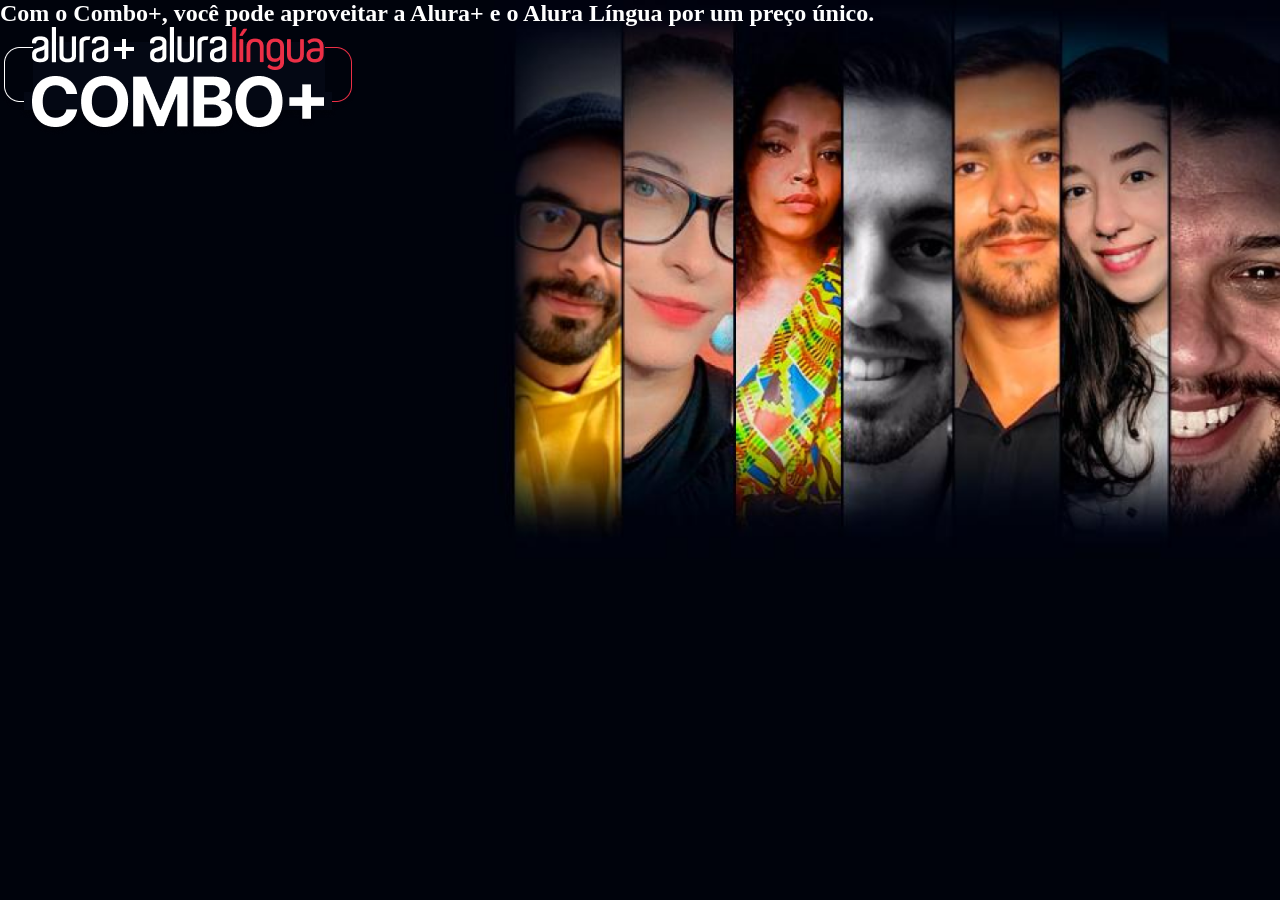
==== index.html @ e3dac4d3 "inicio do projeto" ====
<!DOCTYPE html>
<html lang="pt-br">
<head>
    <meta charset="UTF-8">
    <meta http-equiv="X-UA-Compatible" content="IE=edge">
    <meta name="viewport" content="width=device-width, initial-scale=1.0">
    <link rel="stylesheet" href="styles.css">
    <title>Tela inicial</title>
</head>
<body>
    <section class=" container prin">
        <h1>Com o Combo+, você pode aproveitar a Alura+ e o Alura Língua por um preço único.</h1>
        <img src="./img/Combo.png" alt="combo">
    </section>
</body>
</html>
---- styles.css ----
:root{
    --branco-pri:#ffffff;
    --cinza-sec: #c0c0c0;
    --bot-azul: #167bf7;
    --cor-fundo: #00030c; 
}

*{
    margin: 0;
    padding: 0;
}

body{
    background-color: var(--cor-fundo);
    color: var(--branco-pri);
}
.prin{
    background-image: url(./img/Background.png);
    background-repeat: no-repeat;
    background-size: contain;
}
.container{
    height: 100vh;
}
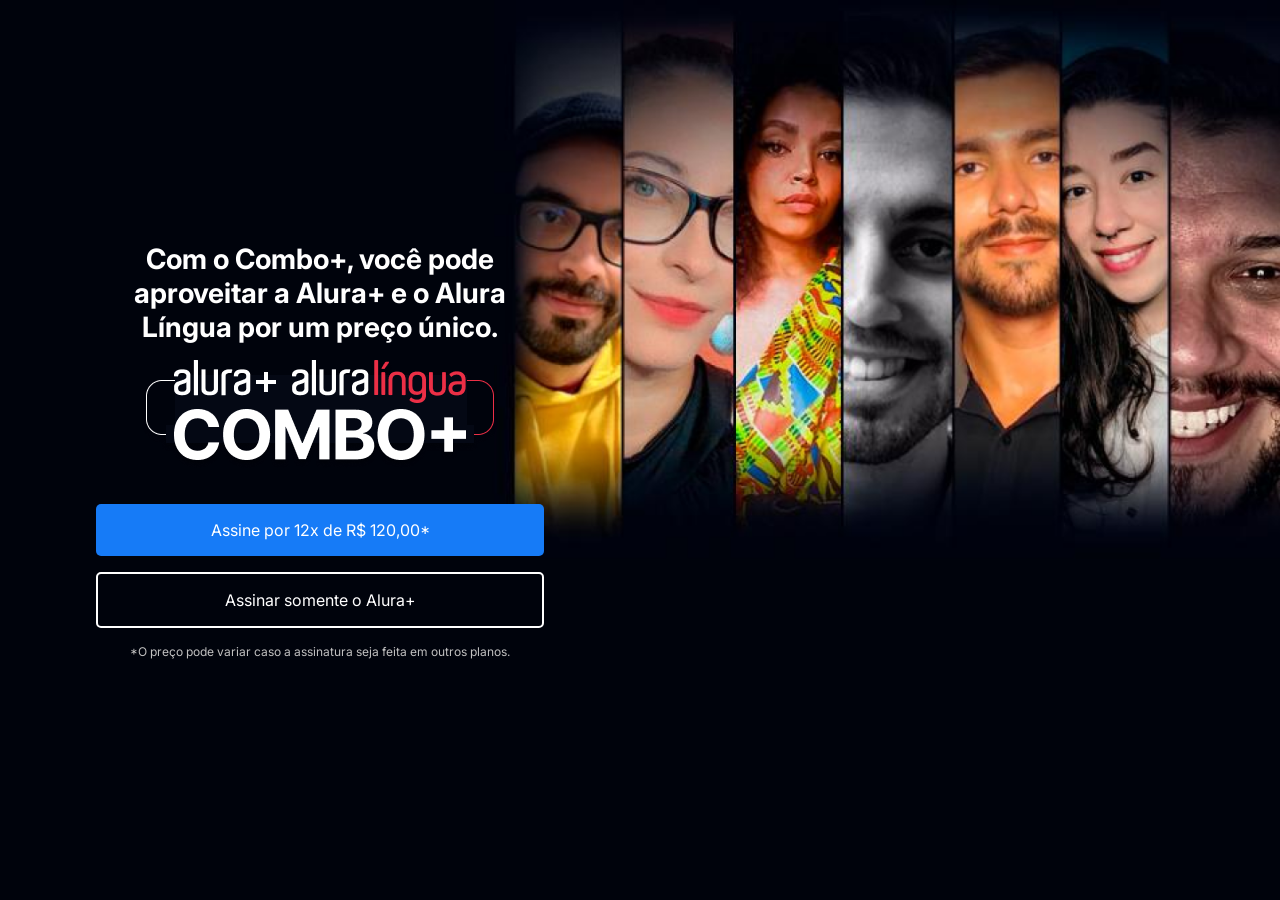
==== commit a2486f22: "itens do topo" ====
--- a/index.html
+++ b/index.html
@@ -5,12 +5,20 @@
     <meta http-equiv="X-UA-Compatible" content="IE=edge">
     <meta name="viewport" content="width=device-width, initial-scale=1.0">
     <link rel="stylesheet" href="styles.css">
+    <link rel="preconnect" href="https://fonts.googleapis.com">
+    <link rel="preconnect" href="https://fonts.gstatic.com" crossorigin>
+    <link href="https://fonts.googleapis.com/css2?family=Inter:wght@400;700&display=swap" rel="stylesheet">
     <title>Tela inicial</title>
 </head>
 <body>
     <section class=" container prin">
-        <h1>Com o Combo+, você pode aproveitar a Alura+ e o Alura Língua por um preço único.</h1>
-        <img src="./img/Combo.png" alt="combo">
+        <div class="container__caixa">
+            <h1 class="container__tit">Com o Combo+, você pode aproveitar a Alura+ e o Alura Língua por um preço único.</h1>
+            <img src="./img/Combo.png" alt="combo" class="container__img">
+            <a href="www.alura.com.br" class="container__but">Assine por 12x de R$ 120,00*</a>
+            <a href="www.alura.com.br" class="container__but but_sec">Assinar somente o Alura+</a>
+            <p class="container__avis">*O preço pode variar caso a assinatura seja feita em outros planos.</p>
+        </div>
     </section>
 </body>
 </html>
--- a/styles.css
+++ b/styles.css
@@ -3,6 +3,7 @@
     --cinza-sec: #c0c0c0;
     --bot-azul: #167bf7;
     --cor-fundo: #00030c; 
+    --fonte-princ:'Inter' ;
 }
 
 *{
@@ -13,12 +14,46 @@
 body{
     background-color: var(--cor-fundo);
     color: var(--branco-pri);
+    font-family: var(--fonte-princ);
+    font-size: 16px;
+    font-weight: 400;
 }
 .prin{
     background-image: url(./img/Background.png);
     background-repeat: no-repeat;
     background-size: contain;
+    align-items: center;
+    text-align: center;
 }
 .container{
     height: 100vh;
+    display: grid;
+    grid-template-columns: 50% 50%;
+}
+.container__caixa{
+    margin: 0 6em;
+}
+.container__tit{
+    font-size: 28px;
+    font-weight: 700;
+}
+.container__but{
+    background-color: var(--bot-azul);
+    border-radius: 5px;
+    padding: 1em;
+     color: var(--branco-pri);
+     display: block;
+     text-decoration: none;
+     margin-bottom: 1em;
+}
+.but_sec{
+    background-color: transparent;
+    border: 2px solid var(--branco-pri);
+}
+.container__avis{
+    font-size: 12px;
+    color: var(--cinza-sec);
+}
+.container__img{
+    margin: 1em 0 2em 0;
 }
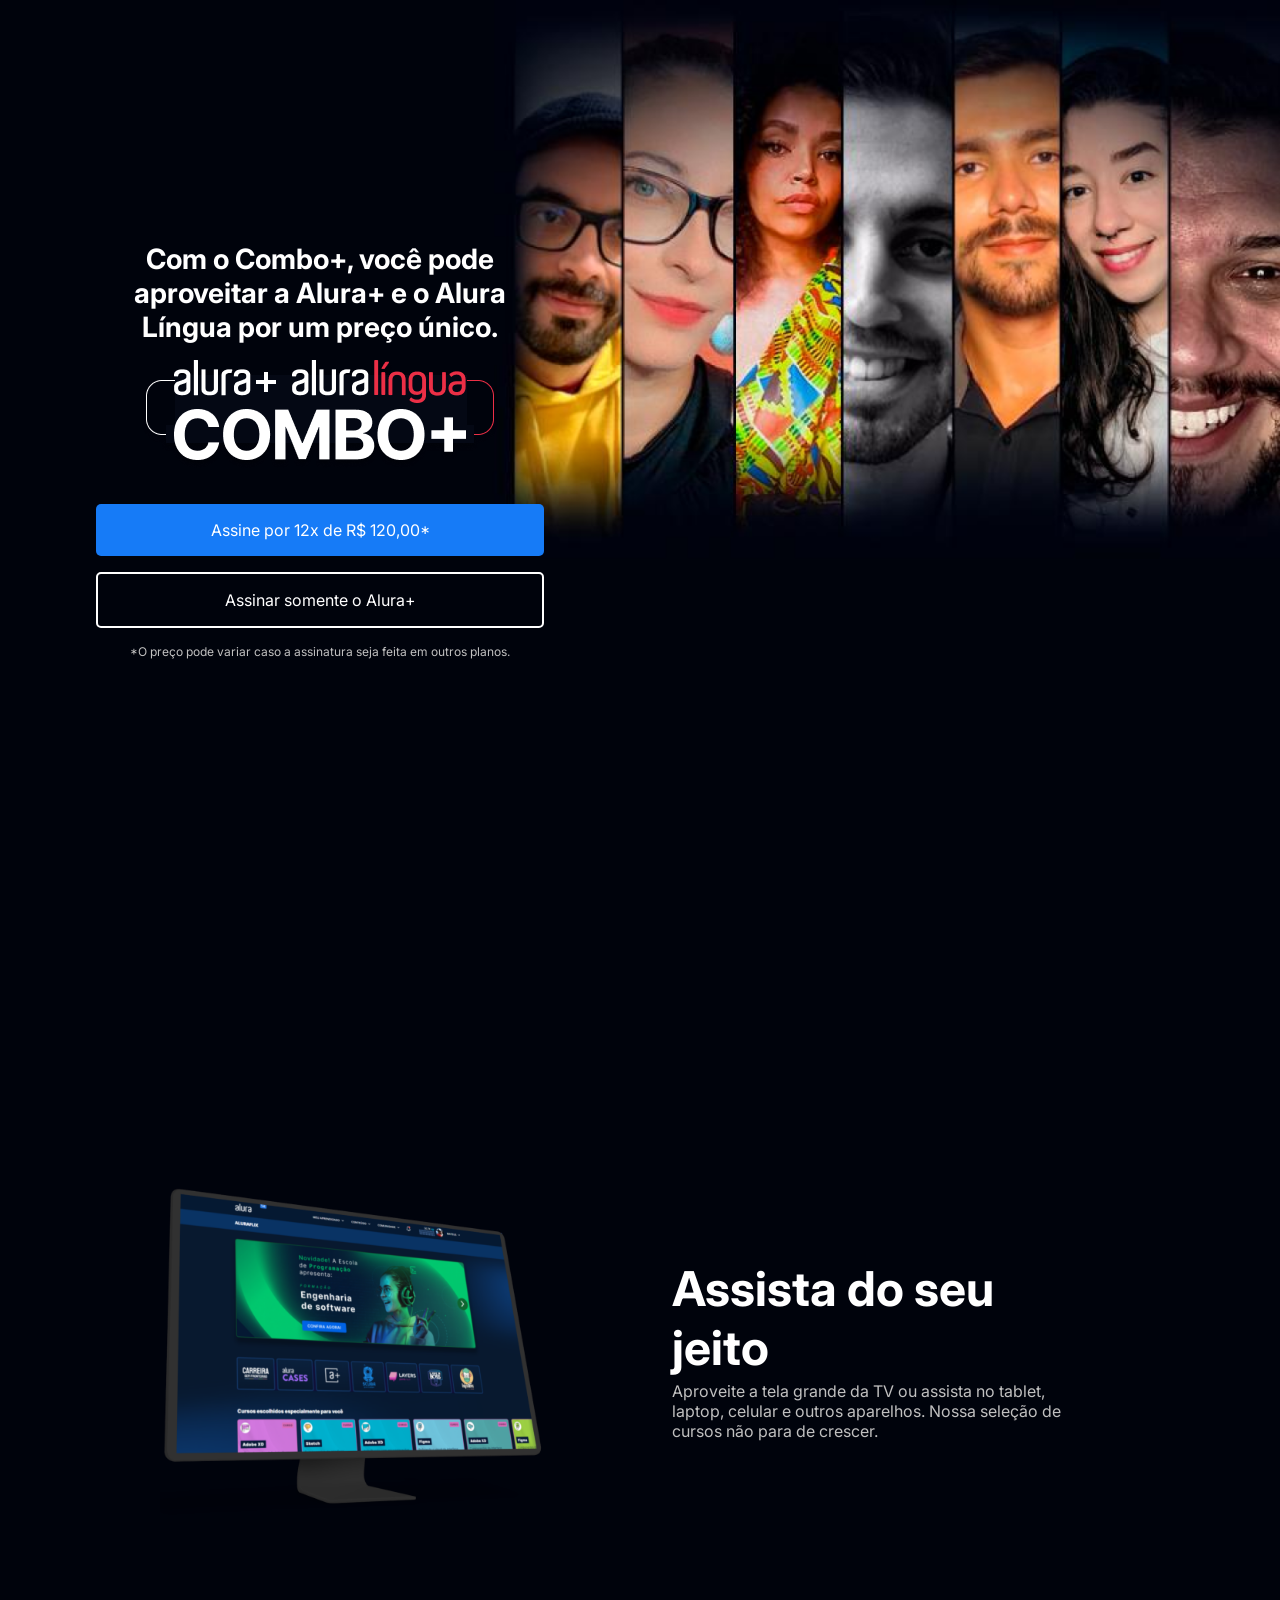
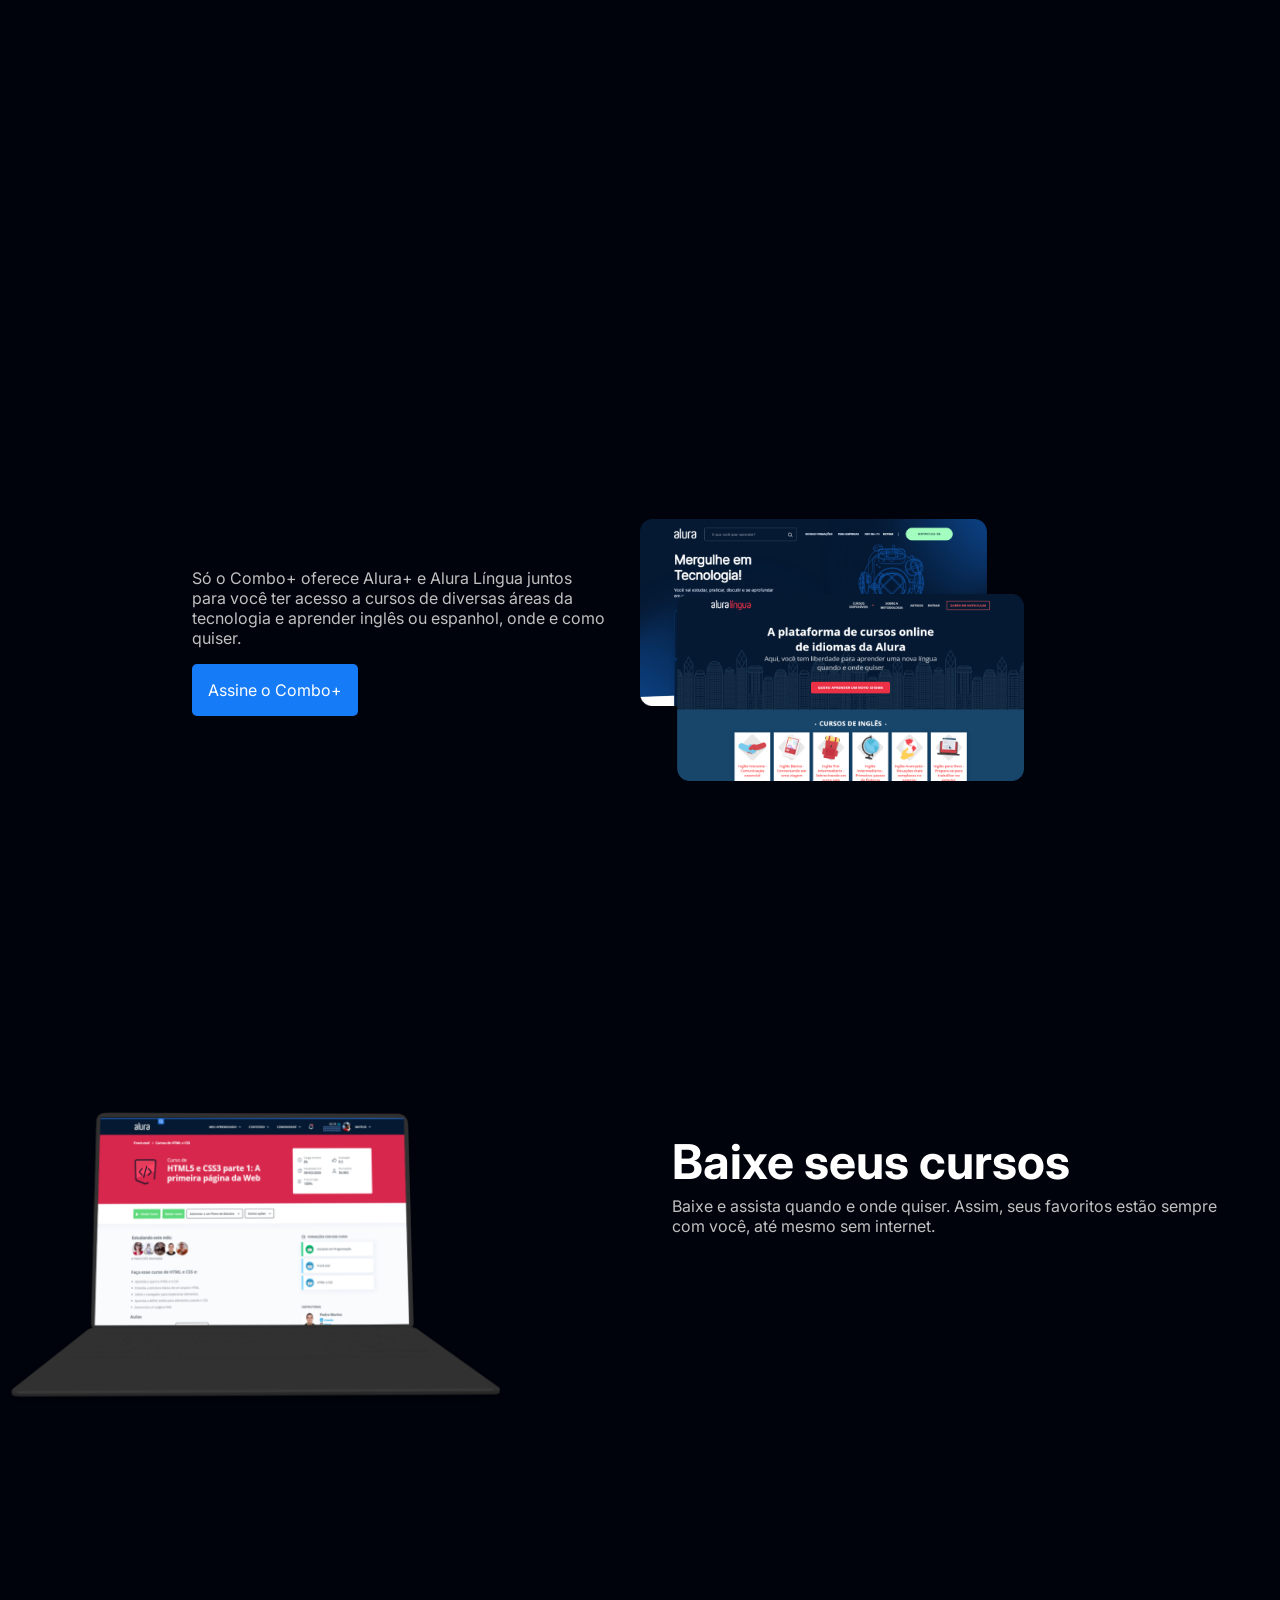
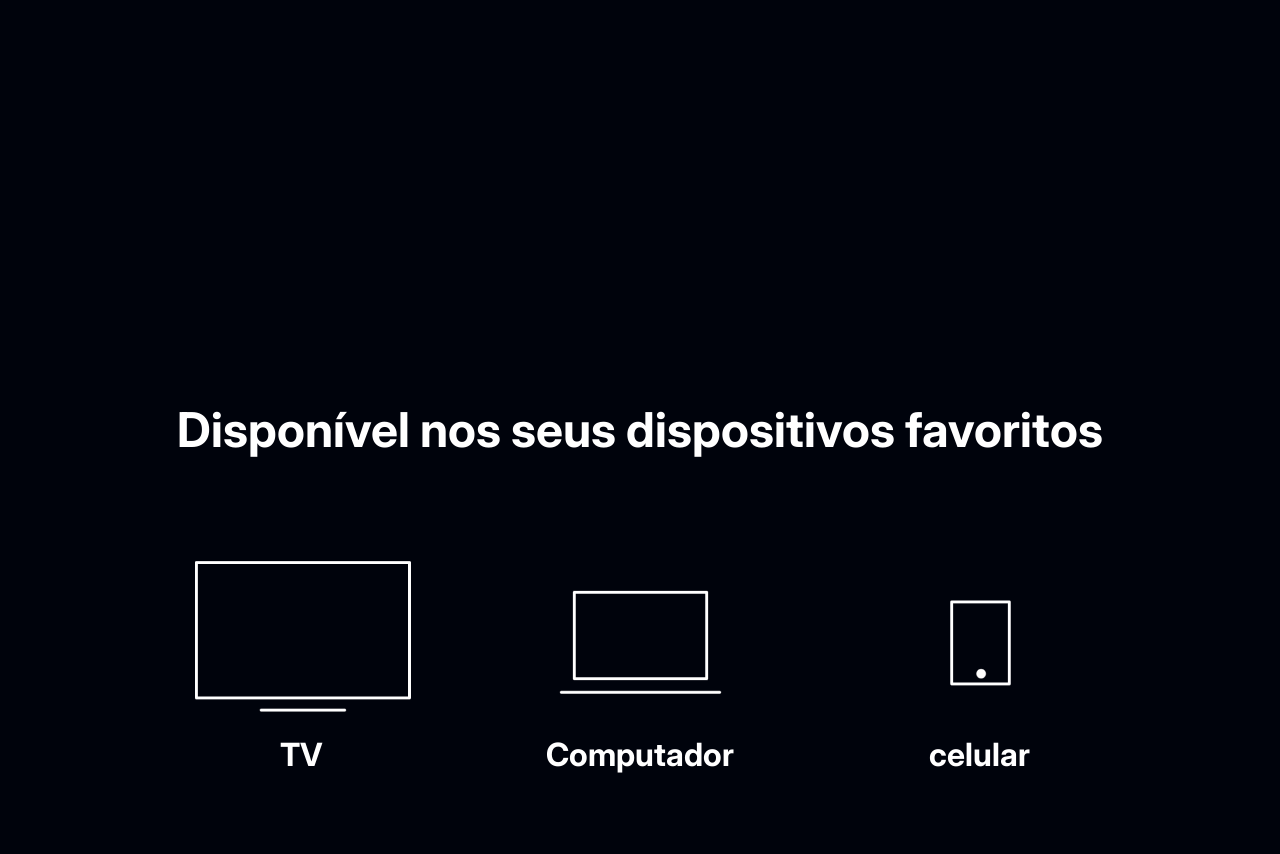
==== commit be05f7d1: "itens centrais" ====
--- a/index.html
+++ b/index.html
@@ -20,5 +20,47 @@
             <p class="container__avis">*O preço pode variar caso a assinatura seja feita em outros planos.</p>
         </div>
     </section>
+
+    <section class="container sec">
+        <img src="./img/plataformas.png" alt="monitor e celular" class="sec__img">
+        <div class="container__descri">
+            <h2 class="descri__tit"> Assista do seu jeito</h2>
+            <p class="descri__text">Aproveite a tela grande da TV ou assista no tablet, laptop, celular e outros aparelhos. Nossa seleção de cursos não para de crescer.</p>
+        </div>
+    </section>
+
+    <section class="container ter">
+        <div class="container__descri">
+            <p class="descri__text">Só o Combo+ oferece Alura+ e Alura Língua juntos para você ter acesso a cursos de diversas áreas da tecnologia e aprender inglês ou espanhol, onde e como quiser.</p>
+            <a href="www.alura.com.br" class="container__but sec__but">Assine o Combo+</a>
+        </div>
+        <img src="./img/Telas.png" alt="telas de entrada" class="sec__img">
+    </section>
+
+    <section class="container quar">
+        <img src="./img/Notebook.png" alt="Notebook" class="sec__img">
+        <div class="container__descri">
+            <h2 class="descri__tit">Baixe seus cursos</h2>
+            <p class="descri__text">Baixe e assista quando e onde quiser. Assim, seus favoritos estão sempre com você, até mesmo sem internet.</p>
+        </div>
+    </section>
+
+    <section class="disposit">
+        <h2 class="disposit__tit">Disponível nos seus dispositivos favoritos</h2>
+        <ul class="disposit__lista">
+            <li>
+                <img src="./img/tv.png" alt="tv">
+                <h3 class="lista__item">TV</h3>
+            </li>
+            <li>
+                <img src="./img/computador.png" alt="computador">
+                <h3 class="lista__item">Computador</h3>
+            </li>
+            <li>
+                <img src="./img/celular.png" alt="celulra">
+                <h3 class="lista__item">celular</h3>
+            </li>
+        </ul>
+    </section>
 </body>
 </html>
--- a/styles.css
+++ b/styles.css
@@ -56,4 +56,47 @@
 }
 .container__img{
     margin: 1em 0 2em 0;
+}
+.sec{
+    align-items: center;
+    margin: 0 10em;
+}
+.sec__img{
+    width: 80%;
+}
+.descri__tit{
+    font-weight: 700;
+    font-size: 48px;
+    color: var(--branco-pri);
+    margin-bottom: 0.1em;
+}
+.descri__text{
+   color: var(--cinza-sec); 
+}
+.ter{
+    align-items: center;
+    margin: 0em 10em;
+}
+.sec__but{
+    display: inline-block;
+    margin-top: 1em;
+}
+.container__descri{
+    padding: 2em;
+}
+.disposit{
+    text-align: center;
+}
+.disposit__tit{
+    font-size: 48px;
+}
+.disposit__lista{
+    display: flex;
+    justify-content: center;
+    list-style-type: none;
+    margin: 5em 0;
+}
+.lista__item{
+    font-size: 32px;
+    color: var(--branco-pri);
 }
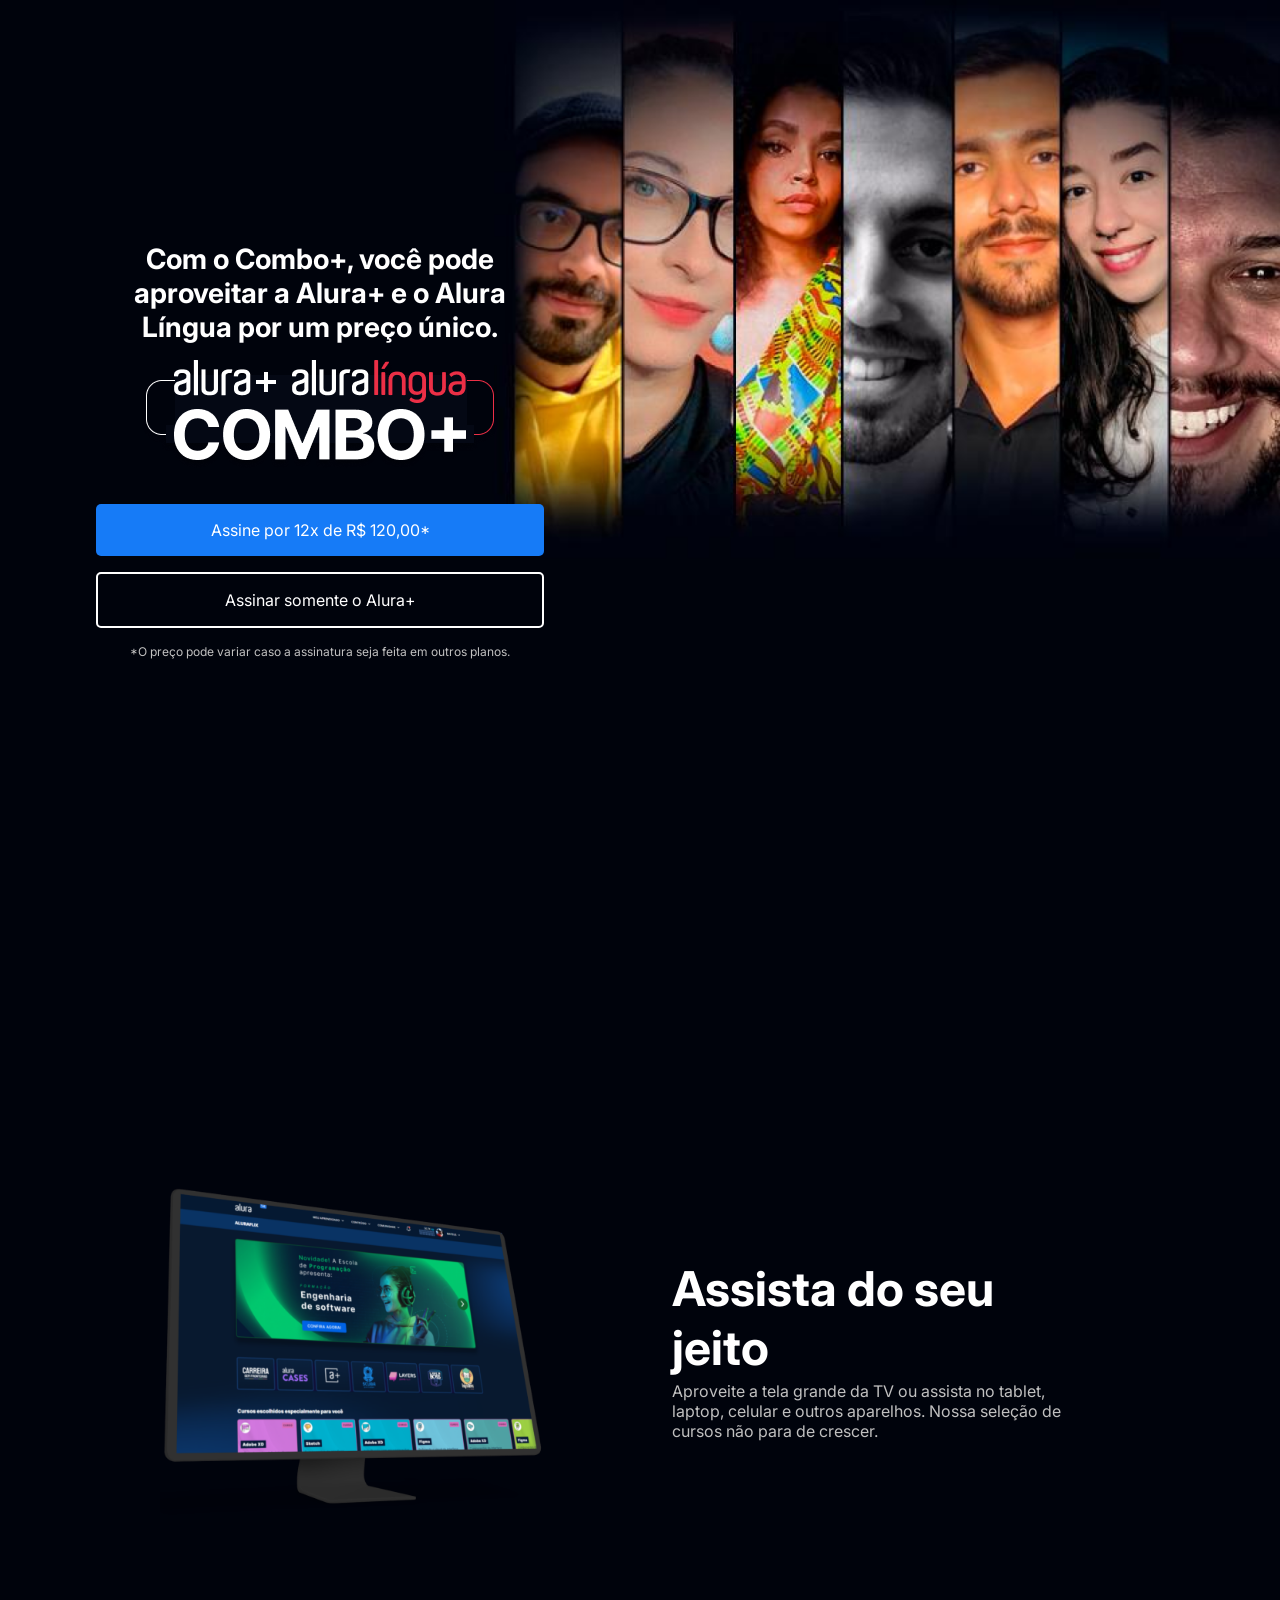
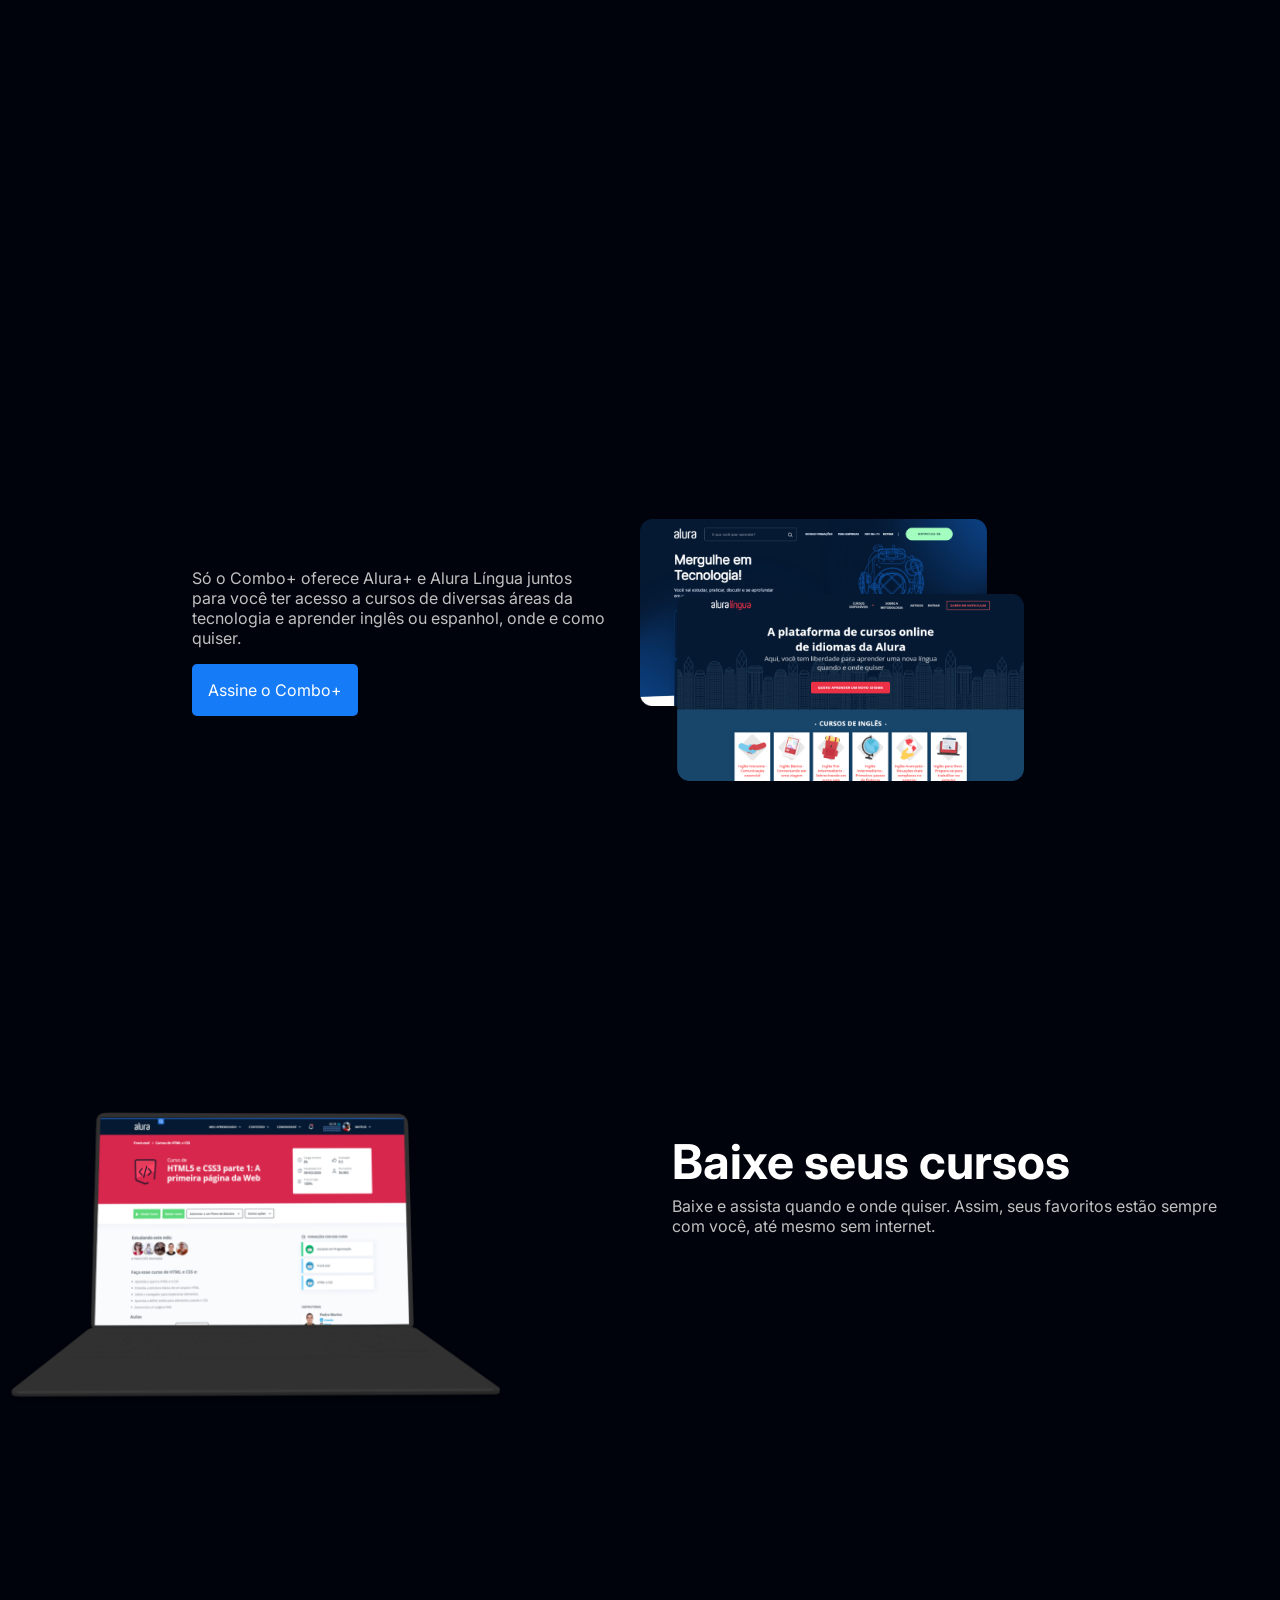
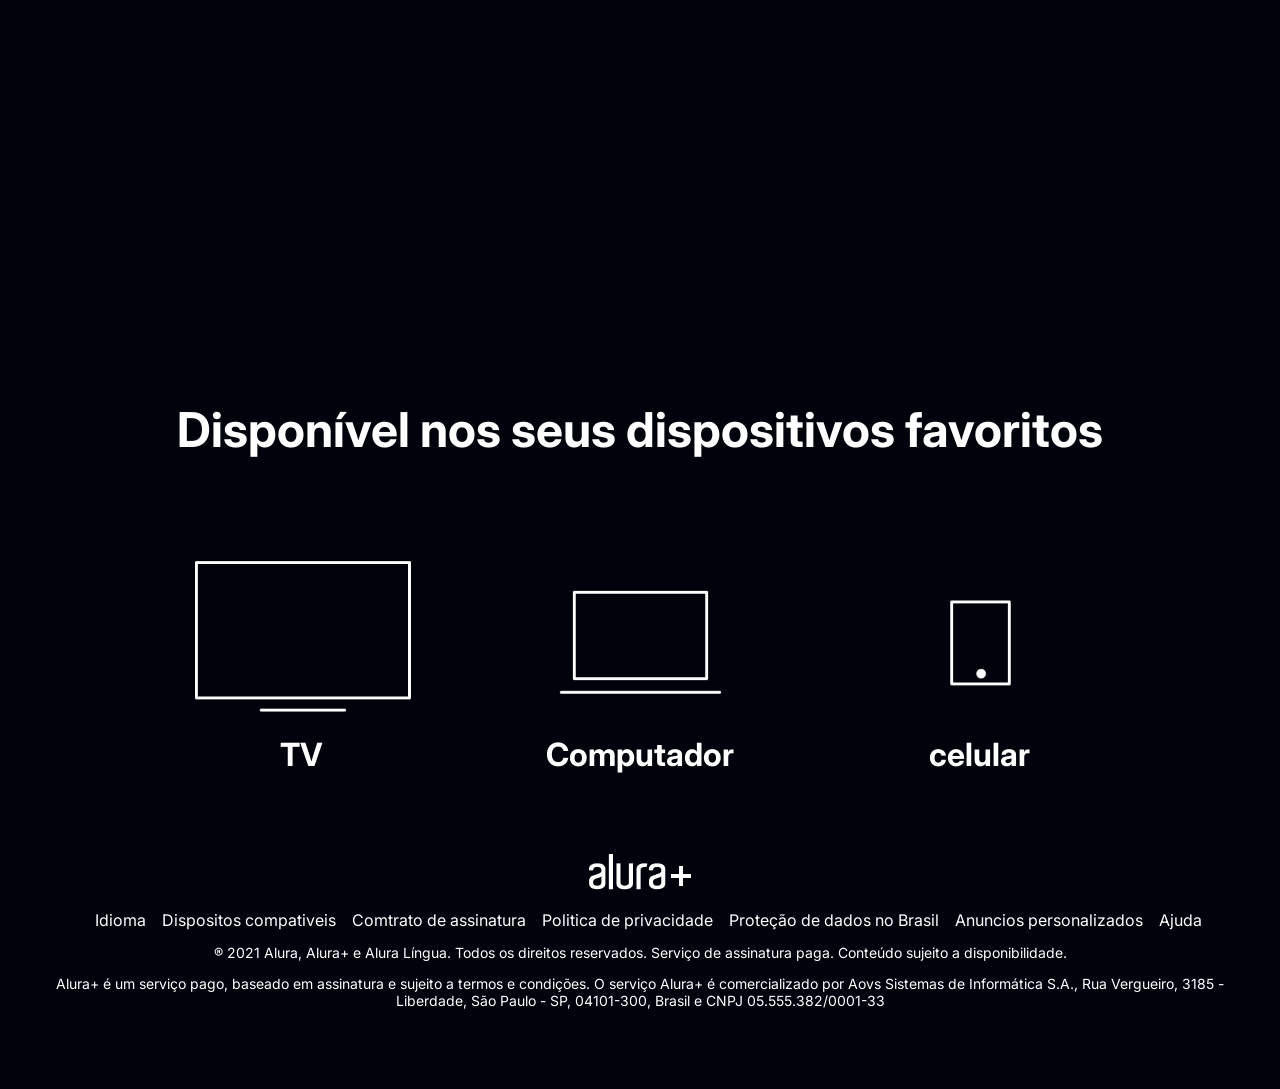
==== commit 9d2d5325: "radpe completo e responsividade dos botoes" ====
--- a/index.html
+++ b/index.html
@@ -62,5 +62,34 @@
             </li>
         </ul>
     </section>
+
+    <footer class="rodape">
+        <img src="./img/Logo.png" alt="logo" class="rodape__logo">   
+        <ul class="rodape__lista">
+            <li class="lista__link">
+                <a href="#">Idioma</a>
+            </li>
+            <li class="lista__link">
+                <a href="#">Dispositos compativeis</a>
+            </li>
+            <li class="lista__link">
+                <a href="#">Comtrato de assinatura</a>
+            </li>
+            <li class="lista__link">
+                <a href="#">Politica de privacidade</a>
+            </li>
+            <li class="lista__link">
+                <a href="#">Proteção de dados no Brasil</a>
+            </li>  
+            <li class="lista__link">
+                <a href="#">Anuncios personalizados</a>
+            </li>
+            <li class="lista__link">
+                <a href="#">Ajuda</a>
+            </li>
+        </ul>
+        <p class="rodape__text">® 2021 Alura, Alura+ e Alura Língua. Todos os direitos reservados. Serviço de assinatura paga. Conteúdo sujeito a disponibilidade.</p>
+        <p class="rodape__text">Alura+ é um serviço pago, baseado em assinatura e sujeito a termos e condições. O serviço Alura+ é comercializado por Aovs Sistemas de Informática S.A., Rua Vergueiro, 3185 - Liberdade, São Paulo - SP, 04101-300, Brasil e CNPJ 05.555.382/0001-33</p>
+    </footer>
 </body>
 </html>
--- a/styles.css
+++ b/styles.css
@@ -4,6 +4,7 @@
     --bot-azul: #167bf7;
     --cor-fundo: #00030c; 
     --fonte-princ:'Inter' ;
+    --but-azul-efeito: #4e98ec;
 }
 
 *{
@@ -99,4 +100,35 @@
 .lista__item{
     font-size: 32px;
     color: var(--branco-pri);
+}
+.rodape{
+    text-align: center;
+    margin: 5em 3em;
+}
+
+.rodape__lista{
+    display: flex;
+    justify-content: center;
+    margin-top: 1em;
+    list-style-type: none;
+}
+.lista__link a{
+    color: var(--branco-principal);
+    margin-left: 1em;
+    text-decoration: none;
+}
+.rodape__text {
+    margin: 1em 0;
+    color: var(--cinza-secundario);
+    font-size: 14px;
+}
+.lista__link a:hover{
+    color: var(--bot-azul);
+}
+.lista__link a:active{
+    color: purple;
+}
+.container__but:hover{
+    background-color: var(--but-azul-efeito);
+    color: var(--cor-fundo);
 }
